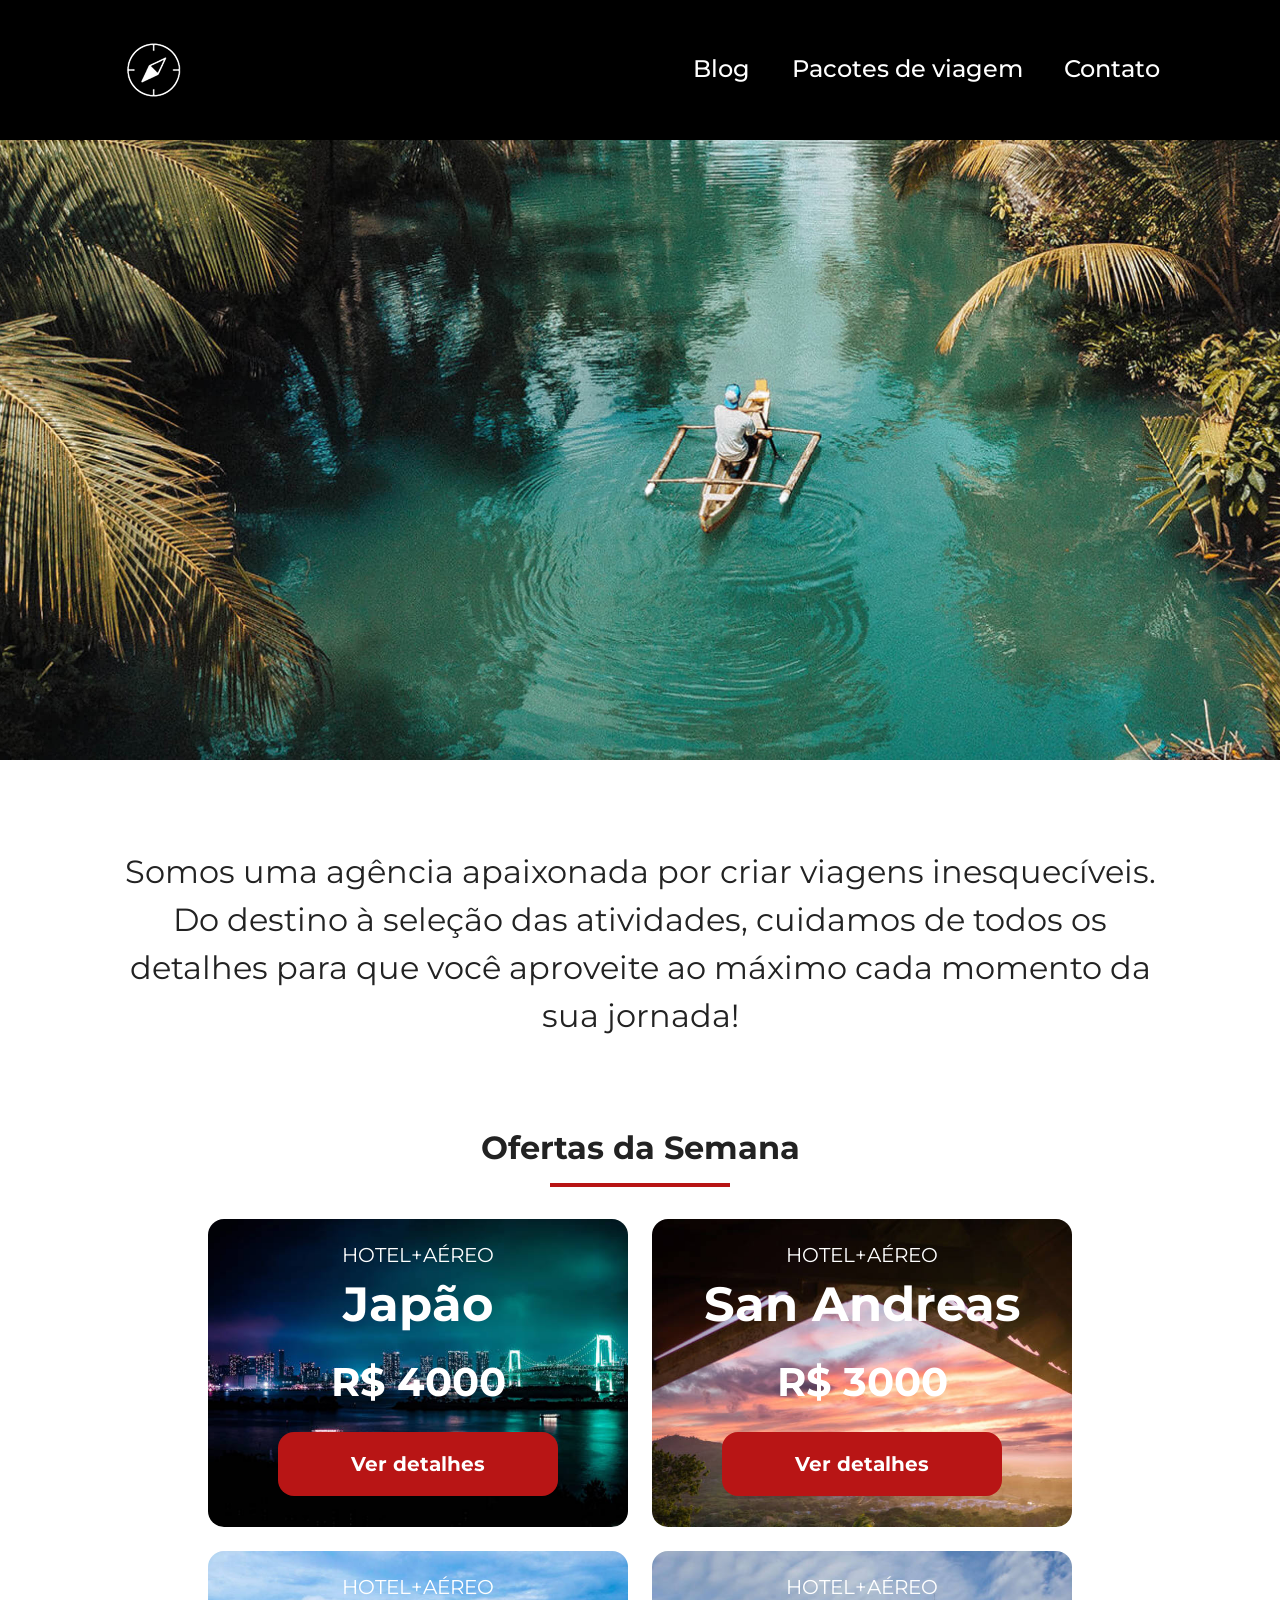
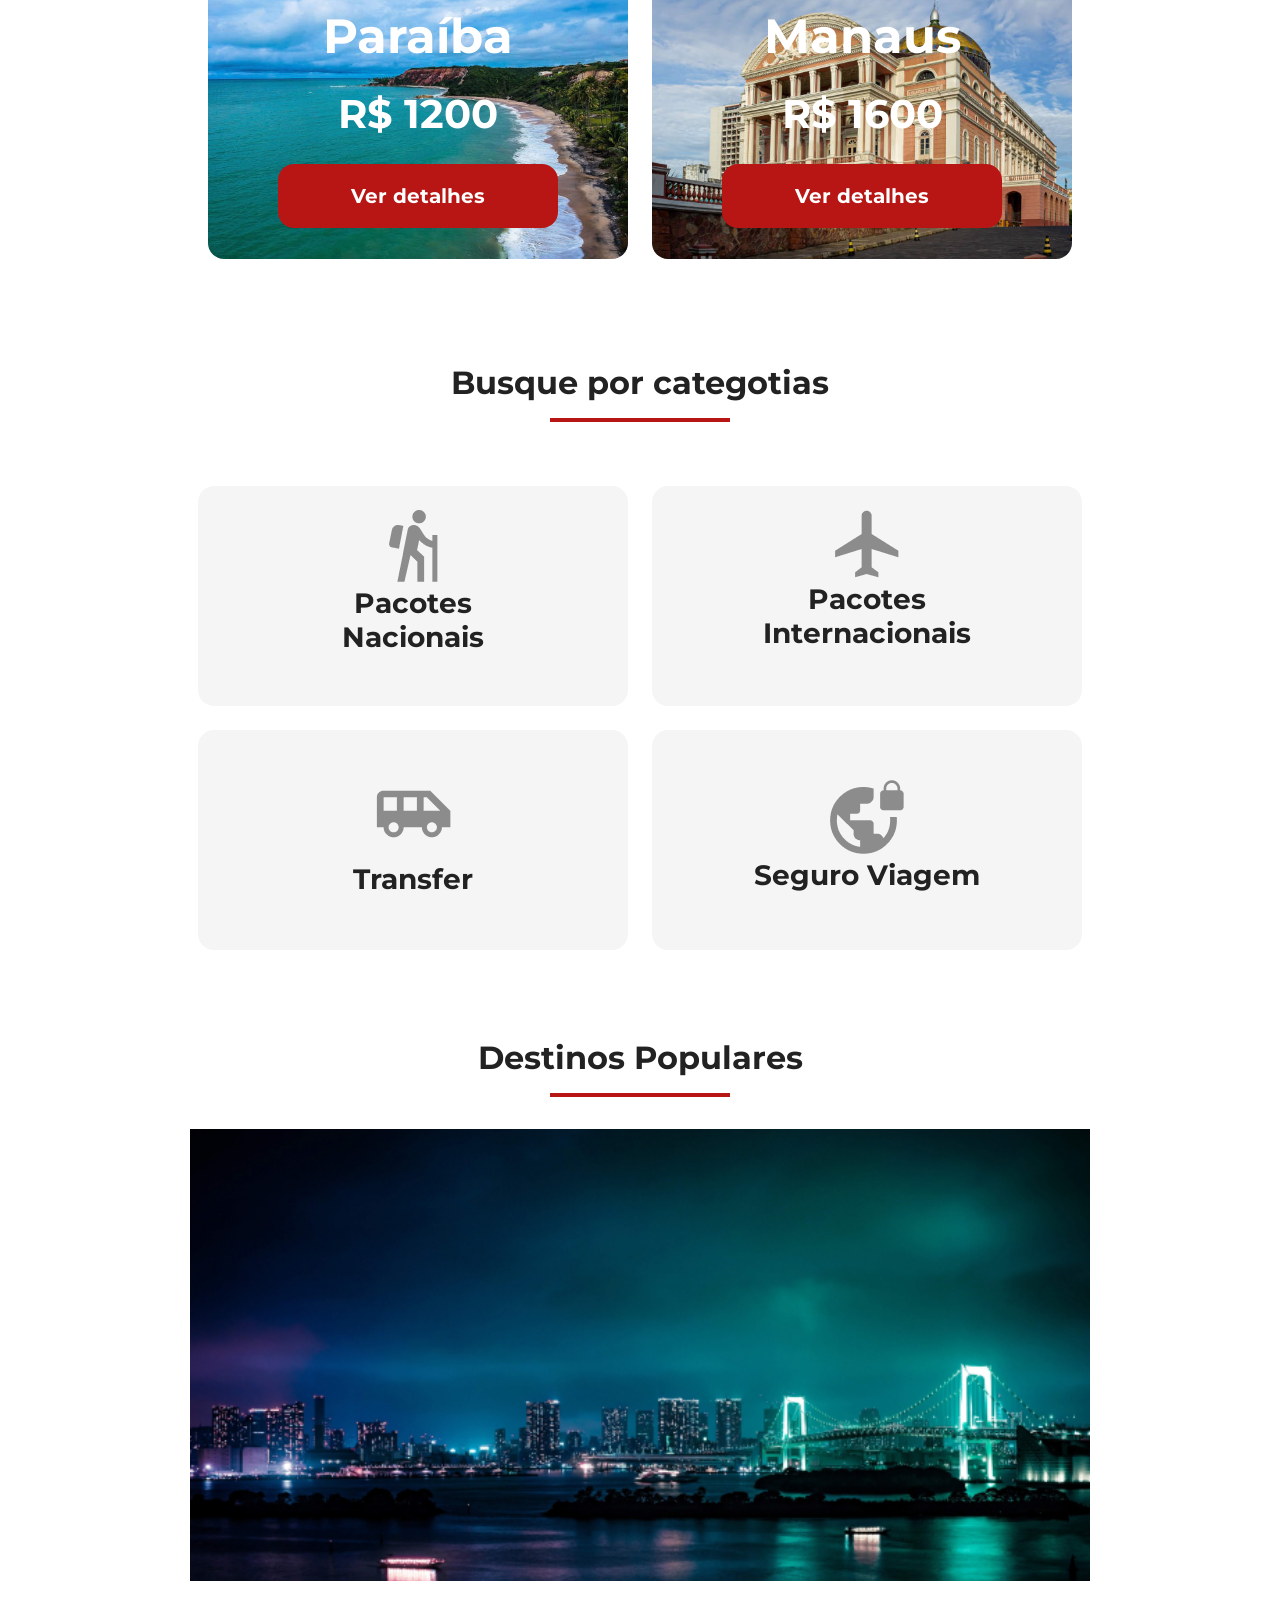
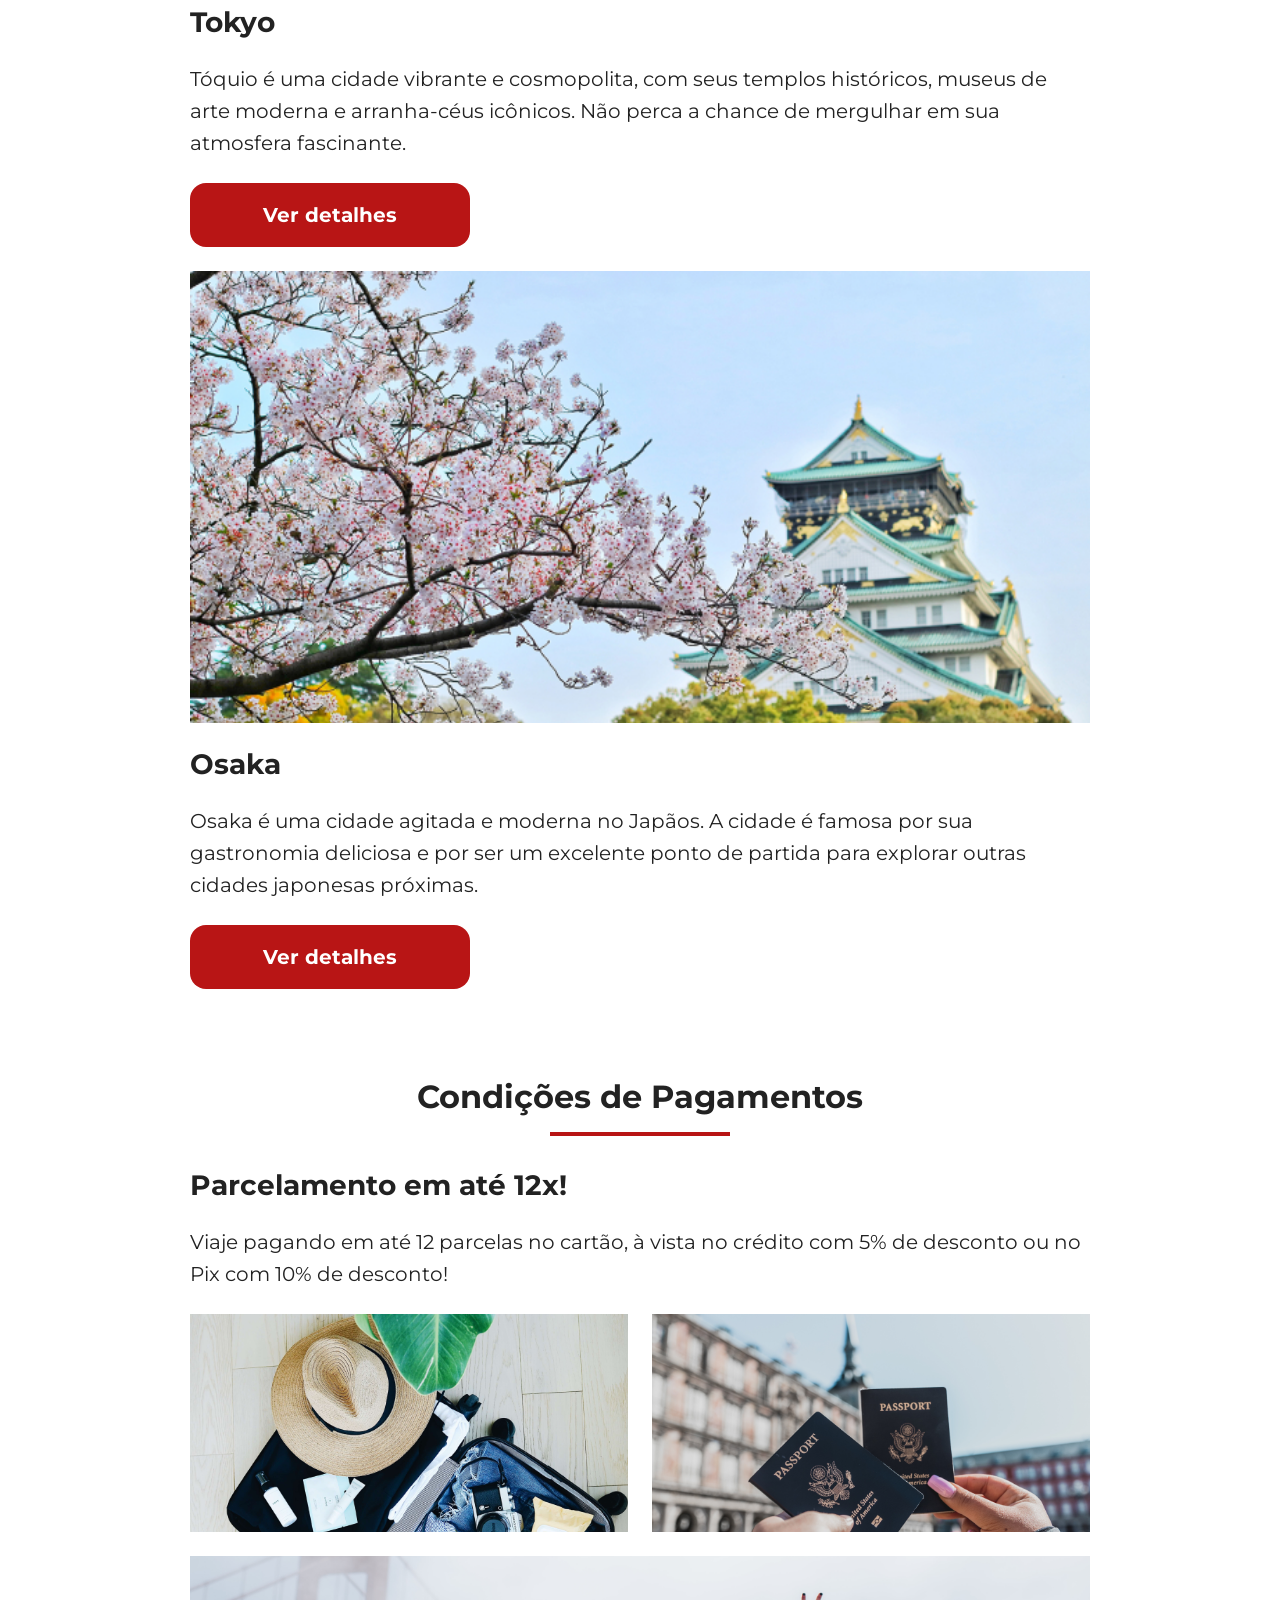
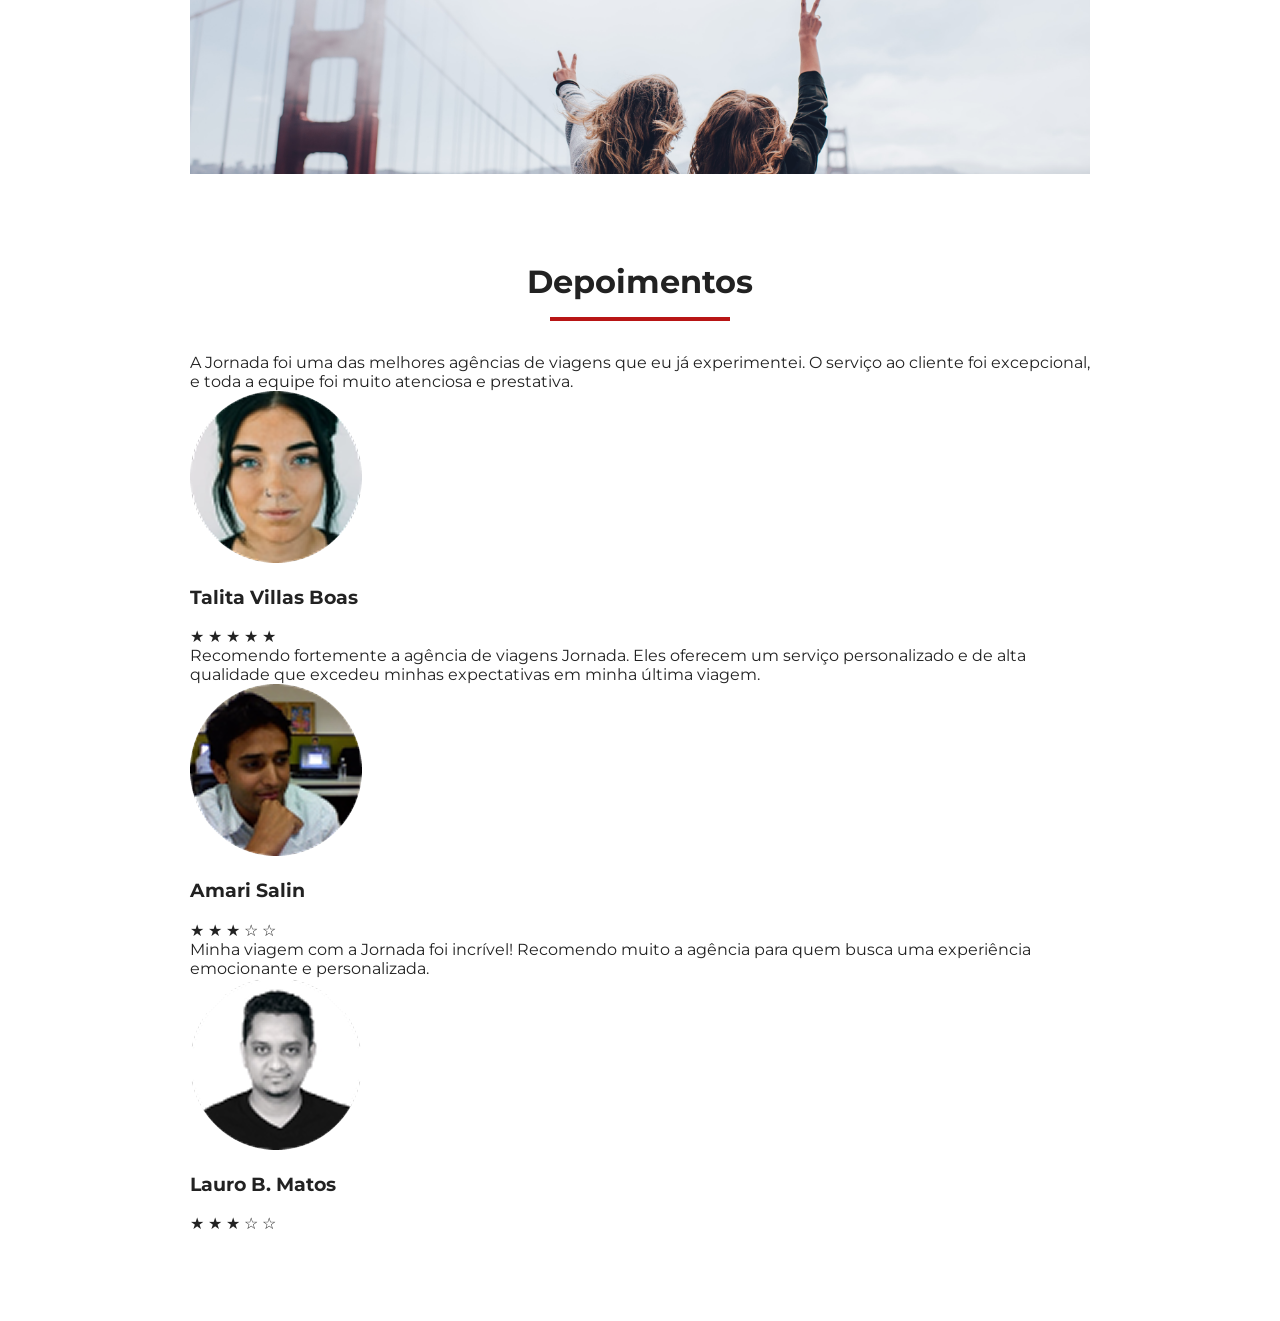
==== index.html @ 08db6037 "Finaliza sessao de depoimentos" ====
<!DOCTYPE html>
<html lang="pt-BR">
<head>
    <meta charset="UTF-8">
    <meta name="viewport" content="width=device-width, initial-scale=1.0">
    <link rel="stylesheet" href="CSS/style.css">
    <link rel="shortcut icon" href="img/bussola-jornada-branca.png" type="image/x-icon">
    <title>Jornada Viagens</title>
</head>
<body>
    <header class="main-header">
      <a class="logo" href="index.html" title="voltar para a página inicial">
        <img class="img-mobile" src="img/bussola-jornada-branca.png" alt="Bussola do logo Jornada Viagens na cor branca"/>
        <img class="img-desktop" src="img/bussola-jornada-branca.png" alt="Logo Jornada Viagens na cor branca"/>
      </a>
      <div class="navigation-menu">
        <label for="menu">
          <img src="img/menu.png" alt="menu"/>
        </label>
        <input type="checkbox" id="menu" hidden/>
        <nav>
          <ul class="list-links">
            <li>
              <a href="blog.html" target="_blank" title="Acessar Blog">Blog</a>
            </li>
            <li>
              <a href="pacotes-de-viagens.html" target="_blank" title="Acessar Pacotes de viagem">Pacotes de viagem</a>
            </li>
            <li>
              <a href="contato.html" target="_blank" title="Acessar Contato">Contato</a>
            </li>
          </ul>
        </nav>
      </div>
    </header>
    <section class="hero">
      <div class="hero-img"></div>
      <h2>Somos uma agência apaixonada por criar viagens inesquecíveis. Do destino à seleção das atividades, cuidamos de todos os detalhes para que você aproveite ao máximo cada momento da sua jornada!</h2>
    </section>
    
    <section class="offers">
        <div class="section-title">
            <h2>Ofertas da Semana</h2>
            <hr/>
        </div>
        <div class="offers-cards">
            <article class="card japao">
                <header>
                    <p>HOTEL+AÉREO</p>
                    <h3>Japão <br/><span>R$ 4000</span></h3>
                </header>
                <footer>
                    <a href="#" class="button">Ver detalhes</a>
                </footer>
            </article>

            <article class="card san-andreas">
                <header>
                    <p>HOTEL+AÉREO</p>
                    <h3>San Andreas <br/><span>R$ 3000</span></h3>
                </header>
                <footer>
                    <a href="#" class="button">Ver detalhes</a>
                </footer>
            </article>

            <article class="card paraiba">
                <header>
                    <p>HOTEL+AÉREO</p>
                    <h3>Paraíba <br/><span>R$ 1200</span></h3>
                </header>
                <footer>
                    <a href="#" class="button">Ver detalhes</a>
                </footer>
            </article>

            <article class="card manaus">
                <header>
                    <p>HOTEL+AÉREO</p>
                    <h3>Manaus <br/><span>R$ 1600</span></h3>
                </header>
                <footer>
                    <a href="#" class="button">Ver detalhes</a>
                </footer>
            </article>
        </div>
    </section>

    <section class="categories">
        <div class="section-title">
            <h2>Busque por categotias</h2>
            <hr>
        </div>
        
        <div class="categories-cards">
            <a class="card" href="#" target="_blank" title="Busque pela categoria Pacotes Nacionais">
                <img src="img/icone-caminhada.png" alt="ícone cinza representando uma pessoa fazendo tracking"/>
                <h3 class="content-title">Pacotes<br/> Nacionais</h3>
            </a>

            <a class="card" href="#" target="_blank" title="Busque pela categoria Pacotes Internacionais">
                <img src="img/icone-aviao.png" alt="ícone cinza representando um avião"/>
                <h3 class="content-title">Pacotes<br/> Internacionais</h3>
            </a>

            <a class="card single-line transfer" href="#" target="_blank" title="Busque pela categoria Transfer">
                <img src="img/icone-onibus.png" alt="ícone cinza representando um ônibus"/>
                <h3 class="content-title">Transfer</h3>
            </a>

            <a class="card single-line" href="#" target="_blank" title="Busque pela categoria Seguro Viagem">
                <img src="img/icone-planeta.png" alt="ícone cinza representando o planeta terra com um cadeado"/>
                <h3 class="content-title">Seguro Viagem</h3>
            </a>

        </div>
    </section>

    <section class="destinations">

      <div class="section-title">
            <h2>Destinos Populares</h2>
            <hr/>
      </div>

      <div class="destination-items">

            <article class="item tokyo">

                <header>
                    <div class="img-item"></div>
                    <h3 class="content-title">Tokyo</h3>
                </header>

                <p class="content-text"> Tóquio é uma cidade vibrante e cosmopolita, com seus templos históricos, museus de arte moderna e arranha-céus icônicos. Não perca a chance de mergulhar em sua atmosfera fascinante.</p>

                <footer>
                    <a href="#" class="button" target="_blank" title="Veja mais detalhes do destino Tokyo">Ver detalhes</a>
                </footer>

            </article>

            <article class="item osaka">

                <header>
                    <div class="img-item"></div>
                    <h3 class="content-title">Osaka</h3>
                </header>

                <p class="content-text">Osaka é uma cidade agitada e moderna no Japãos. A cidade é famosa por sua gastronomia deliciosa e por ser um excelente ponto de partida para explorar outras cidades japonesas próximas.</p>

                <footer>
                    <a href="#" class="button" target="_blank" title="Veja mais detalhes do destino Osaka">Ver detalhes</a>
                </footer>

            </article>

        </div>

    </section>

    <section class="payments">

        <div class="section-title">

            <h2>Condições de Pagamentos</h2>
            <hr>
    
        </div>

        <div class="content-container">

            <div class="text-content">

                <h3 class="content-title">Parcelamento em até 12x!</h3>
                <p class="content-text">Viaje pagando em até 12 parcelas no cartão, à vista no crédito com 5% de desconto ou no Pix com 10% de desconto!</p>

            </div>

            <div class="image-gallery">

                <div class="image first"></div>
                <div class="image second"></div>
                <div class="image thirdy colspan-2"></div>

            </div>

        </div>

    </section>

    <section class="testimonials">

        <div class="section-title">

            <h2>Depoimentos</h2>
            <hr>

        </div>

        <div class="testimonial-container">

            <article>

                <header>

                    <p>A Jornada foi uma das melhores agências de viagens que eu já experimentei. O serviço ao cliente foi excepcional, e toda a equipe foi muito atenciosa e  prestativa.</p>

                </header>

                <footer>

                    <img src="img/avatar-talita.png" alt="imagem de perfil da cliente Talita Villas Boas">

                    <div class="profile-content">

                        <h3>Talita Villas Boas</h3>

                        <div class="rating">

                            <span class="star">★</span>
                            <span class="star">★</span>
                            <span class="star">★</span>
                            <span class="star">★</span>
                            <span class="star">★</span>

                        </div>

                    </div>
                </footer>

            </article>

            <article>

                <header>

                    <p>Recomendo fortemente a agência de viagens Jornada. Eles oferecem um serviço personalizado e de alta qualidade que excedeu minhas expectativas em minha última viagem.</p>

                </header>

                <footer>

                    <img src="img/avatar-amari.png" alt="imagem de perfil da cliente Amari Salin">
                    
                    <div class="profile-content">

                        <h3>Amari Salin</h3>

                        <div class="rating">

                            <span class="star">★</span>
                            <span class="star">★</span>
                            <span class="star">★</span>
                            <span class="star">☆</span>
                            <span class="star">☆</span>

                        </div>

                    </div>
                </footer>

            </article>

            <article>

                <header>

                    <p>Minha viagem com a Jornada foi incrível! Recomendo muito a agência para quem busca uma experiência emocionante e personalizada.</p>

                </header>

                <footer>

                    <img src="img/avatar-lauro.png" alt="imagem de perfil da cliente Lauro B. Matos">
                    
                    <div class="profile-content">

                        <h3>Lauro B. Matos</h3>

                        <div class="rating">

                            <span class="star">★</span>
                            <span class="star">★</span>
                            <span class="star">★</span>
                            <span class="star">☆</span>
                            <span class="star">☆</span>

                        </div>

                    </div>
                </footer>

            </article>

        </div>

    </section>

    <footer></footer>
</body>
</html>
---- CSS/style.css ----
@import url(global.css);
@import url(header.css);
@import url(hero.css);
@import url(offers.css);
@import url(categories.css);
@import url(destinations.css);
@import url(payments.css);
@import url(testimonials.css);
@import url(footer.css);
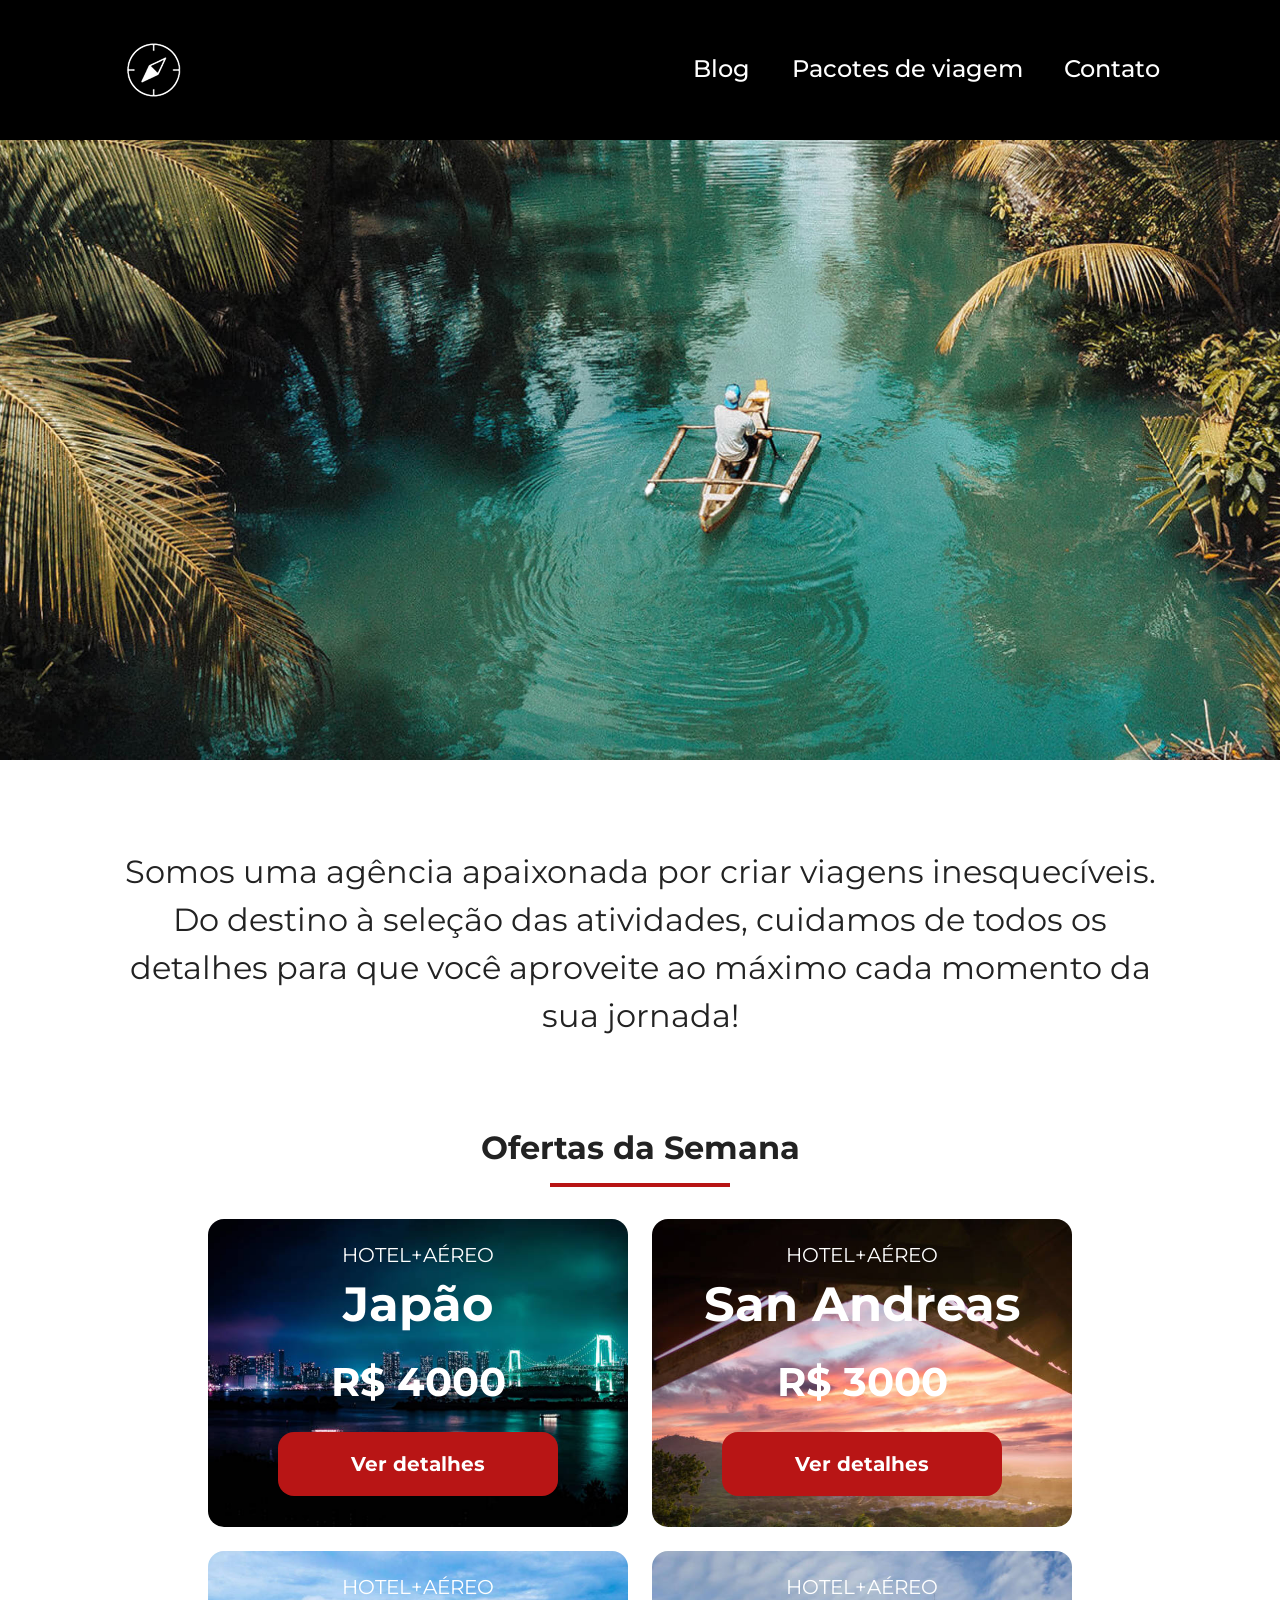
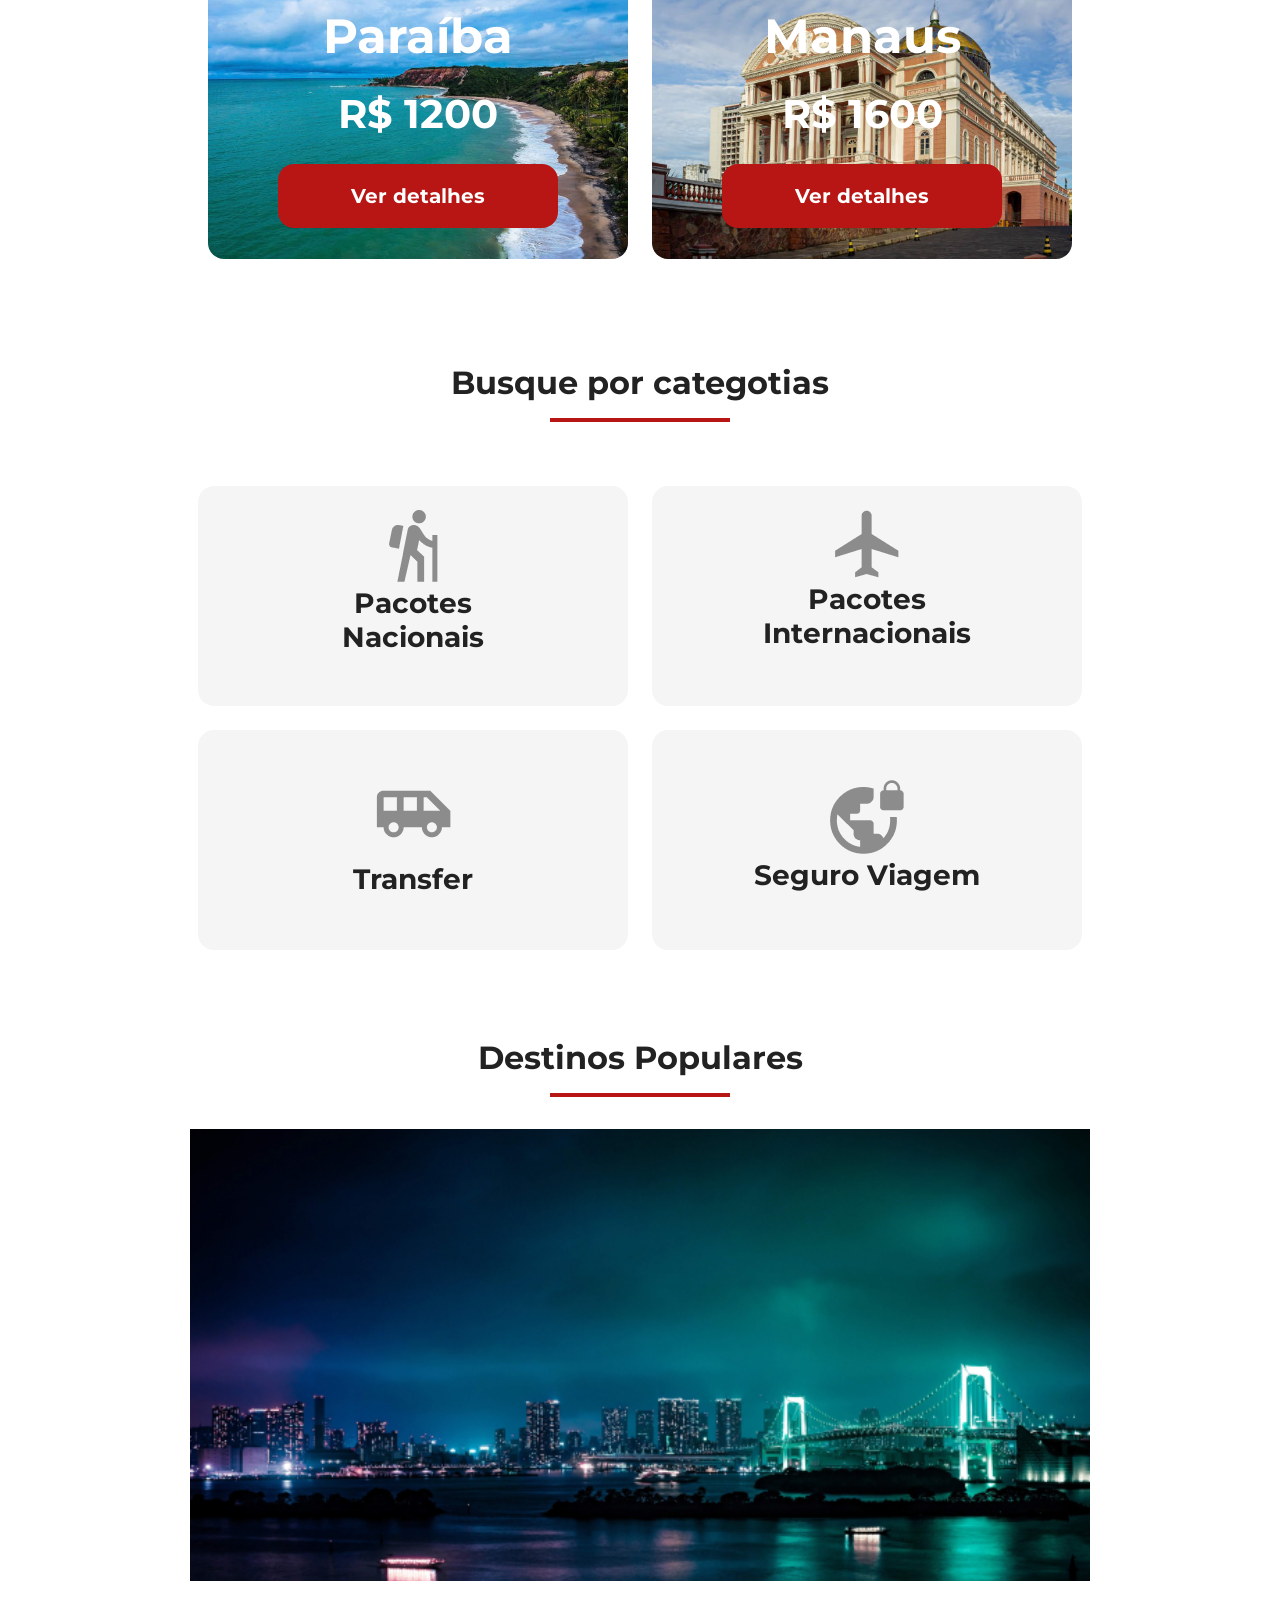
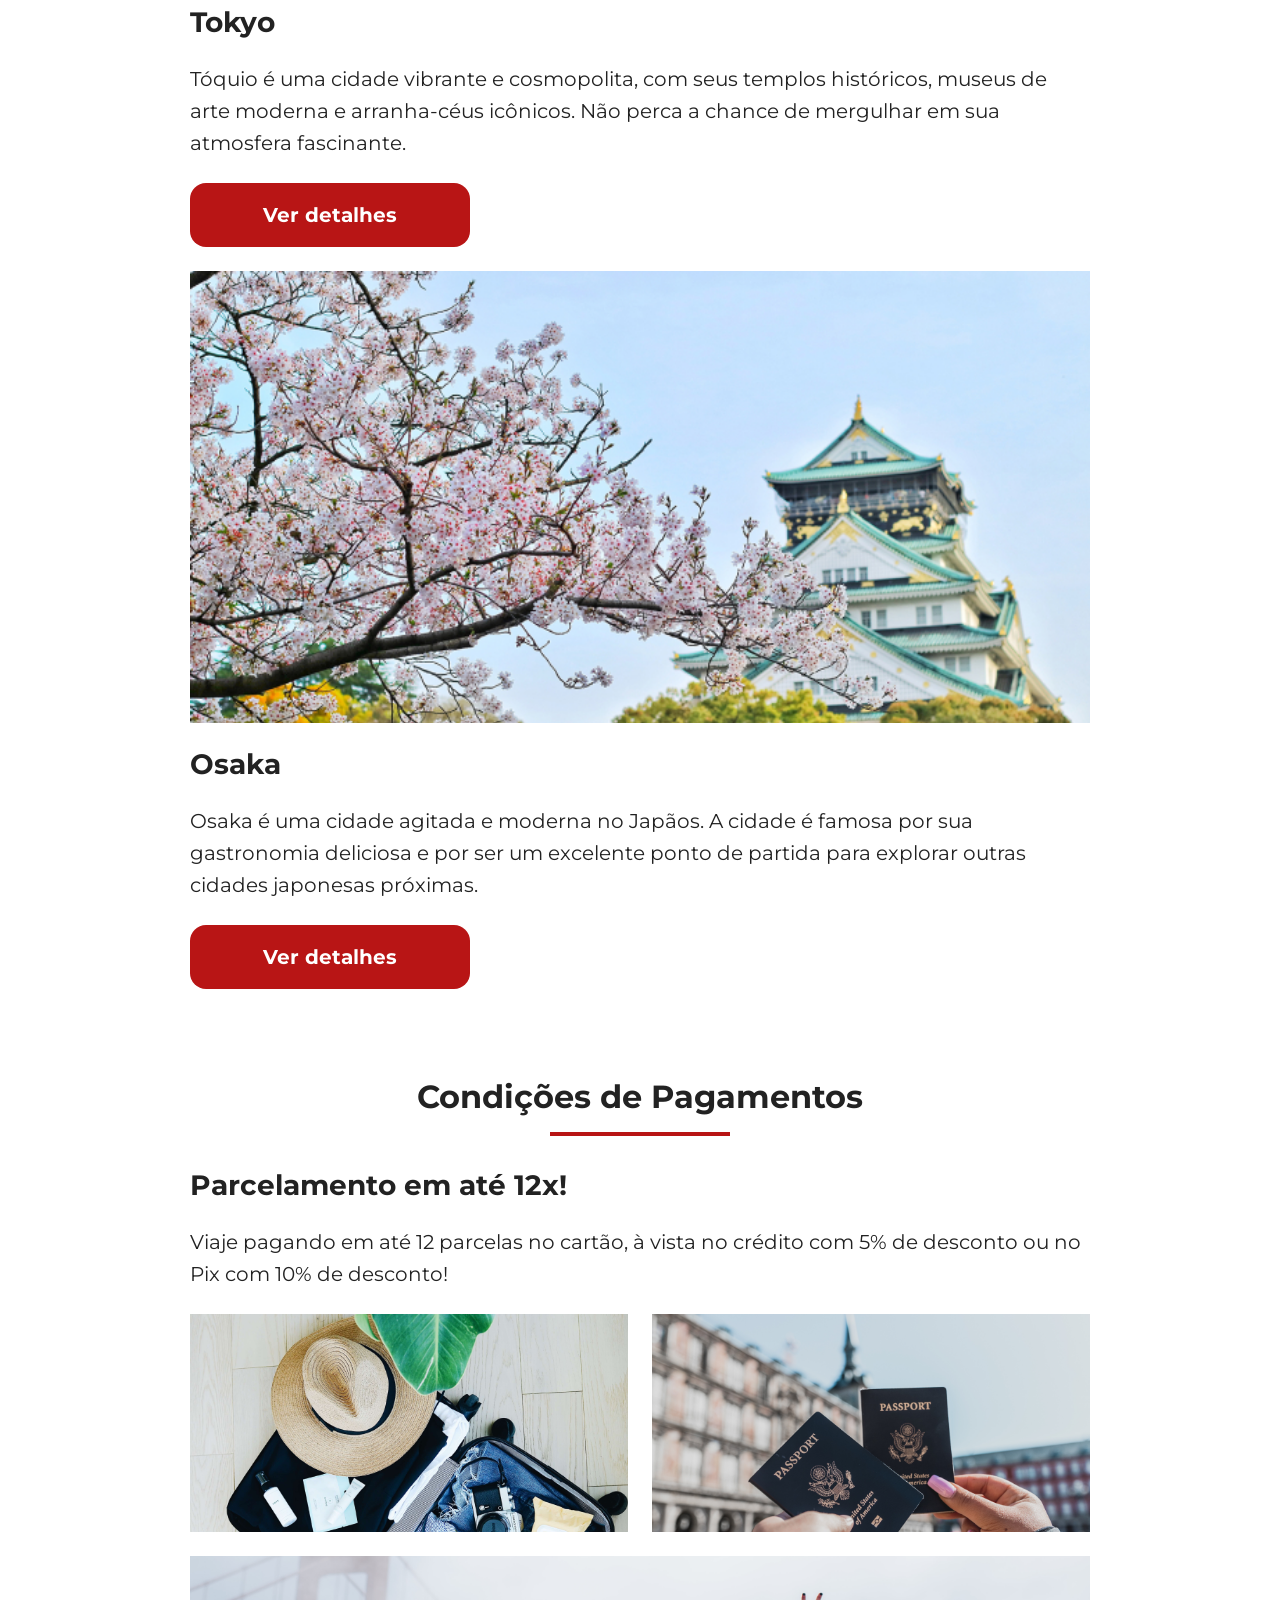
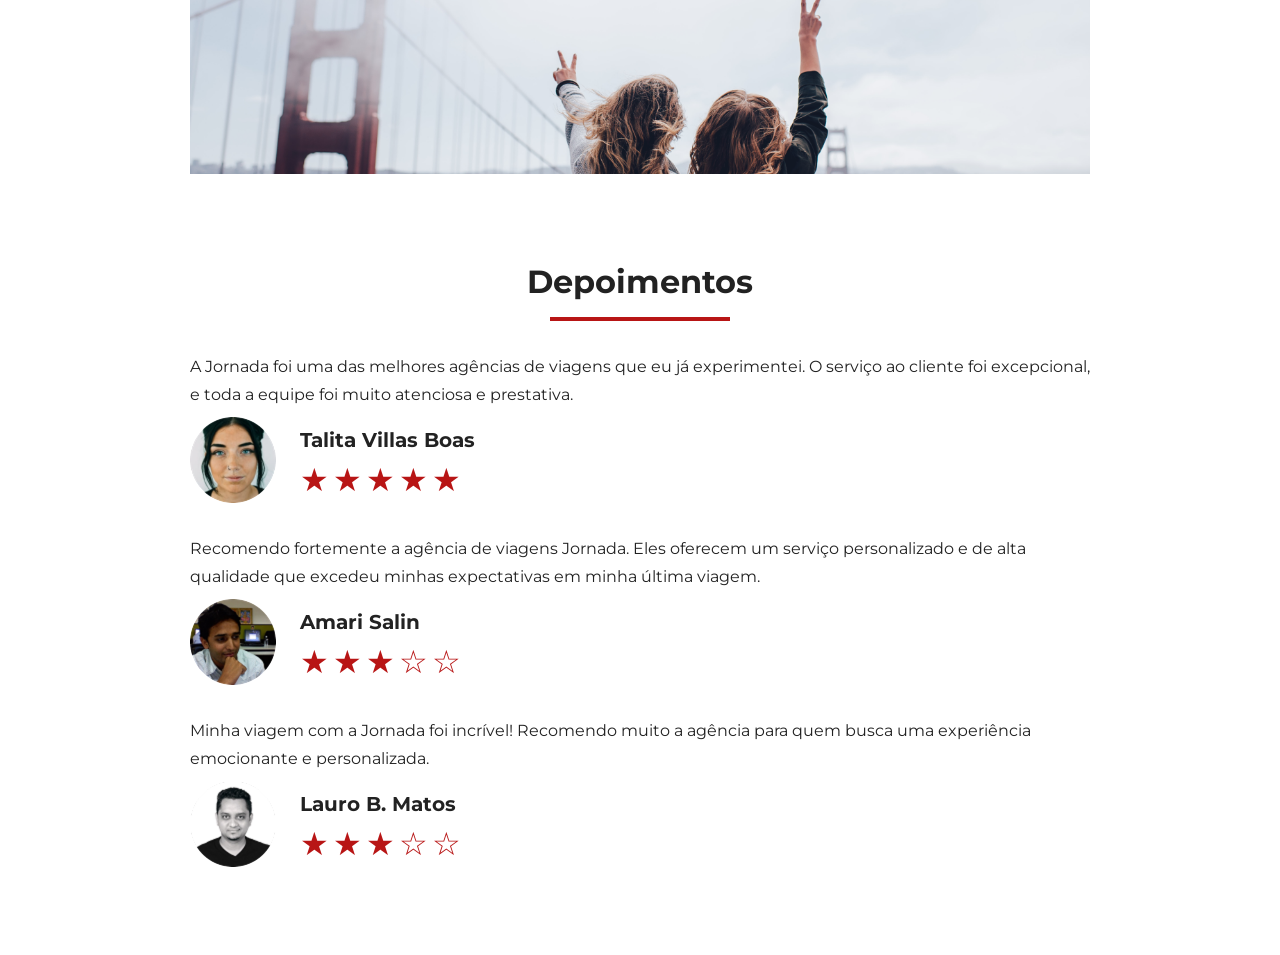
==== commit 81d84f4e: "Ajustando espacamentos entre as linhas de codigo" ====
--- a/index.html
+++ b/index.html
@@ -9,118 +9,189 @@
 </head>
 <body>
     <header class="main-header">
+
       <a class="logo" href="index.html" title="voltar para a página inicial">
+
         <img class="img-mobile" src="img/bussola-jornada-branca.png" alt="Bussola do logo Jornada Viagens na cor branca"/>
         <img class="img-desktop" src="img/bussola-jornada-branca.png" alt="Logo Jornada Viagens na cor branca"/>
+
       </a>
+
       <div class="navigation-menu">
+
         <label for="menu">
+
           <img src="img/menu.png" alt="menu"/>
+
         </label>
+
         <input type="checkbox" id="menu" hidden/>
+
         <nav>
+
           <ul class="list-links">
+
             <li>
               <a href="blog.html" target="_blank" title="Acessar Blog">Blog</a>
             </li>
+
             <li>
               <a href="pacotes-de-viagens.html" target="_blank" title="Acessar Pacotes de viagem">Pacotes de viagem</a>
             </li>
+
             <li>
               <a href="contato.html" target="_blank" title="Acessar Contato">Contato</a>
             </li>
+
           </ul>
+
         </nav>
+
       </div>
+
     </header>
+
     <section class="hero">
+
       <div class="hero-img"></div>
+
       <h2>Somos uma agência apaixonada por criar viagens inesquecíveis. Do destino à seleção das atividades, cuidamos de todos os detalhes para que você aproveite ao máximo cada momento da sua jornada!</h2>
+
     </section>
     
     <section class="offers">
+
         <div class="section-title">
+
             <h2>Ofertas da Semana</h2>
-            <hr/>
-        </div>
+            <hr>
+
+        </div>
+
         <div class="offers-cards">
+
             <article class="card japao">
-                <header>
+
+                <header>
+
                     <p>HOTEL+AÉREO</p>
                     <h3>Japão <br/><span>R$ 4000</span></h3>
-                </header>
-                <footer>
+
+                </header>
+
+                <footer>
+
                     <a href="#" class="button">Ver detalhes</a>
-                </footer>
+
+                </footer>
+
             </article>
 
             <article class="card san-andreas">
-                <header>
+
+                <header>
+
                     <p>HOTEL+AÉREO</p>
                     <h3>San Andreas <br/><span>R$ 3000</span></h3>
-                </header>
-                <footer>
+
+                </header>
+
+                <footer>
+
                     <a href="#" class="button">Ver detalhes</a>
-                </footer>
+
+                </footer>
+
             </article>
 
             <article class="card paraiba">
-                <header>
+
+                <header>
+
                     <p>HOTEL+AÉREO</p>
                     <h3>Paraíba <br/><span>R$ 1200</span></h3>
-                </header>
-                <footer>
+
+                </header>
+
+                <footer>
+
                     <a href="#" class="button">Ver detalhes</a>
-                </footer>
+
+                </footer>
+
             </article>
 
             <article class="card manaus">
-                <header>
+
+                <header>
+
                     <p>HOTEL+AÉREO</p>
                     <h3>Manaus <br/><span>R$ 1600</span></h3>
-                </header>
-                <footer>
+
+                </header>
+
+                <footer>
+
                     <a href="#" class="button">Ver detalhes</a>
-                </footer>
-            </article>
-        </div>
+
+                </footer>
+
+            </article>
+
+        </div>
+
     </section>
 
     <section class="categories">
+
         <div class="section-title">
+
             <h2>Busque por categotias</h2>
             <hr>
+
         </div>
         
         <div class="categories-cards">
+
             <a class="card" href="#" target="_blank" title="Busque pela categoria Pacotes Nacionais">
+
                 <img src="img/icone-caminhada.png" alt="ícone cinza representando uma pessoa fazendo tracking"/>
                 <h3 class="content-title">Pacotes<br/> Nacionais</h3>
+
             </a>
 
             <a class="card" href="#" target="_blank" title="Busque pela categoria Pacotes Internacionais">
+
                 <img src="img/icone-aviao.png" alt="ícone cinza representando um avião"/>
                 <h3 class="content-title">Pacotes<br/> Internacionais</h3>
+
             </a>
 
             <a class="card single-line transfer" href="#" target="_blank" title="Busque pela categoria Transfer">
+
                 <img src="img/icone-onibus.png" alt="ícone cinza representando um ônibus"/>
                 <h3 class="content-title">Transfer</h3>
+
             </a>
 
             <a class="card single-line" href="#" target="_blank" title="Busque pela categoria Seguro Viagem">
+
                 <img src="img/icone-planeta.png" alt="ícone cinza representando o planeta terra com um cadeado"/>
                 <h3 class="content-title">Seguro Viagem</h3>
+
             </a>
 
         </div>
+
     </section>
 
     <section class="destinations">
 
       <div class="section-title">
+
             <h2>Destinos Populares</h2>
-            <hr/>
+            <hr>
+
       </div>
 
       <div class="destination-items">
@@ -128,14 +199,18 @@
             <article class="item tokyo">
 
                 <header>
+
                     <div class="img-item"></div>
                     <h3 class="content-title">Tokyo</h3>
+
                 </header>
 
                 <p class="content-text"> Tóquio é uma cidade vibrante e cosmopolita, com seus templos históricos, museus de arte moderna e arranha-céus icônicos. Não perca a chance de mergulhar em sua atmosfera fascinante.</p>
 
                 <footer>
+
                     <a href="#" class="button" target="_blank" title="Veja mais detalhes do destino Tokyo">Ver detalhes</a>
+
                 </footer>
 
             </article>
@@ -143,14 +218,18 @@
             <article class="item osaka">
 
                 <header>
+
                     <div class="img-item"></div>
                     <h3 class="content-title">Osaka</h3>
+
                 </header>
 
                 <p class="content-text">Osaka é uma cidade agitada e moderna no Japãos. A cidade é famosa por sua gastronomia deliciosa e por ser um excelente ponto de partida para explorar outras cidades japonesas próximas.</p>
 
                 <footer>
+
                     <a href="#" class="button" target="_blank" title="Veja mais detalhes do destino Osaka">Ver detalhes</a>
+
                 </footer>
 
             </article>
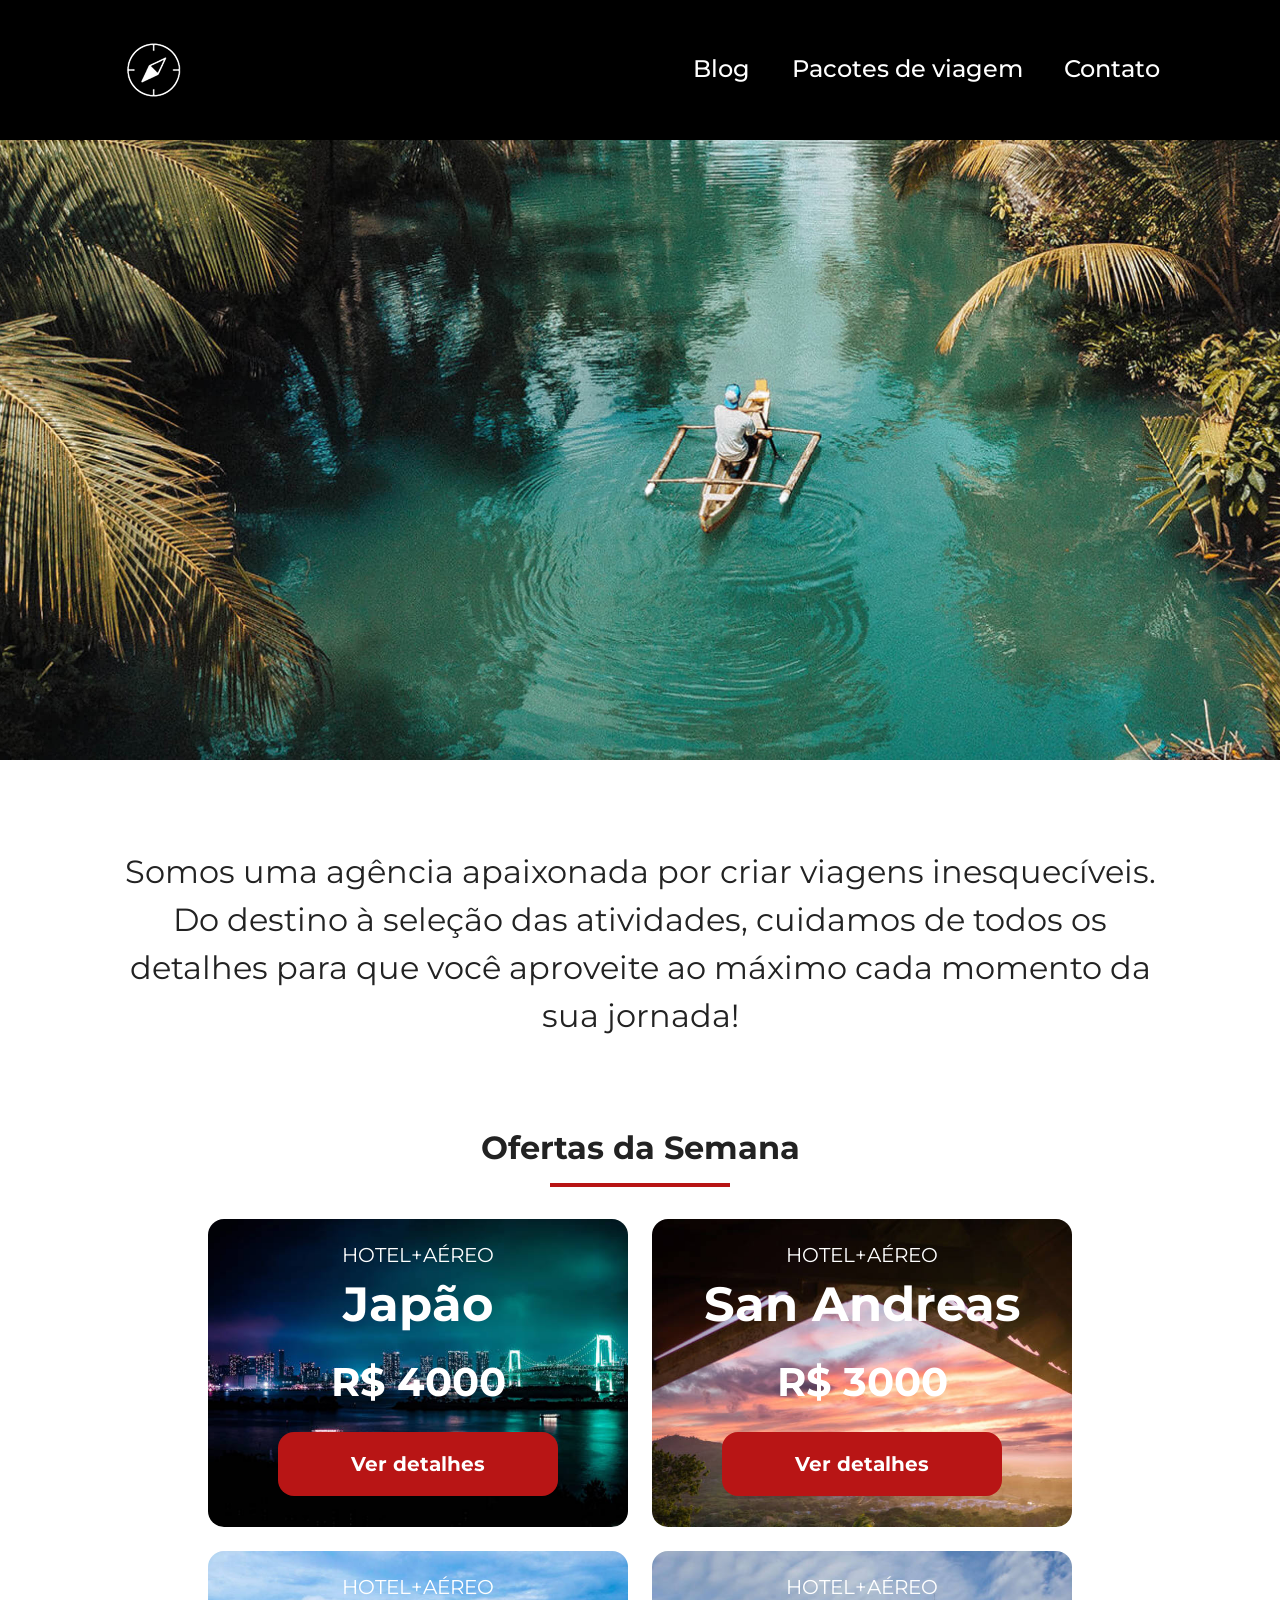
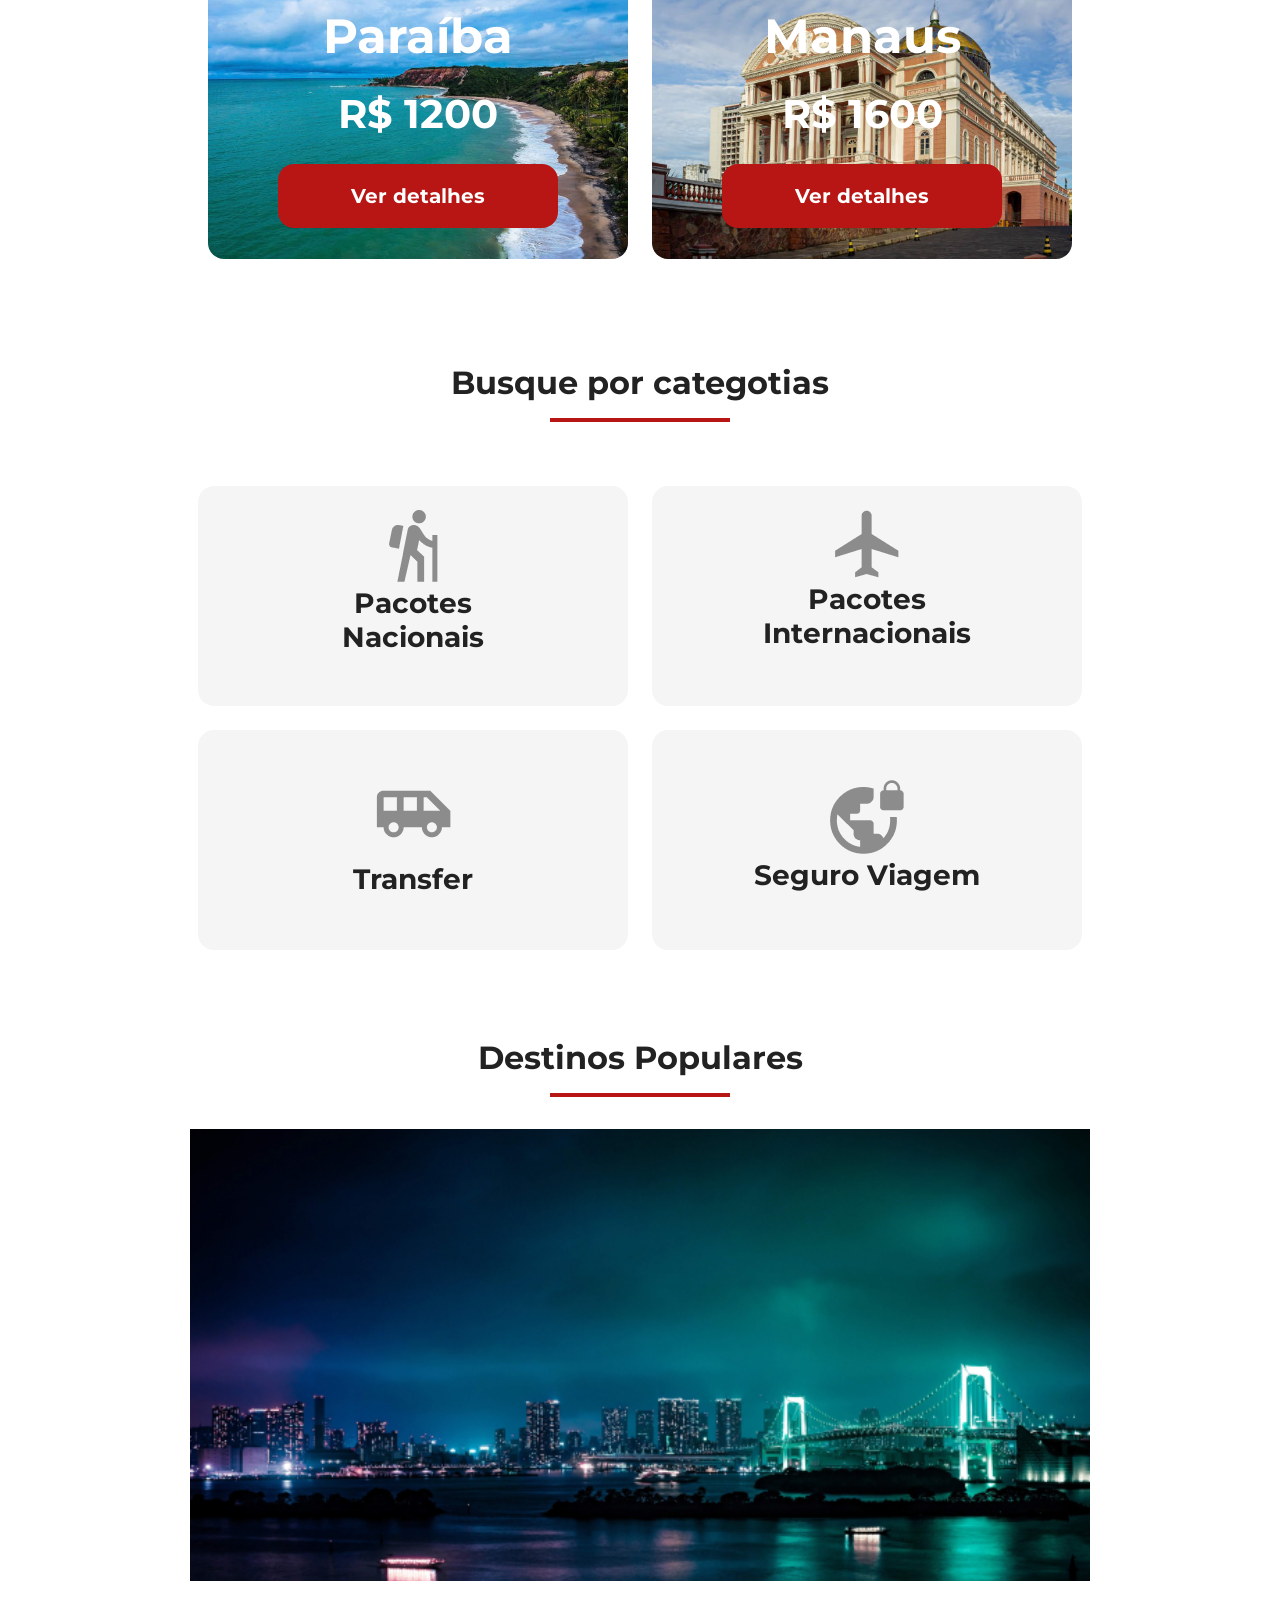
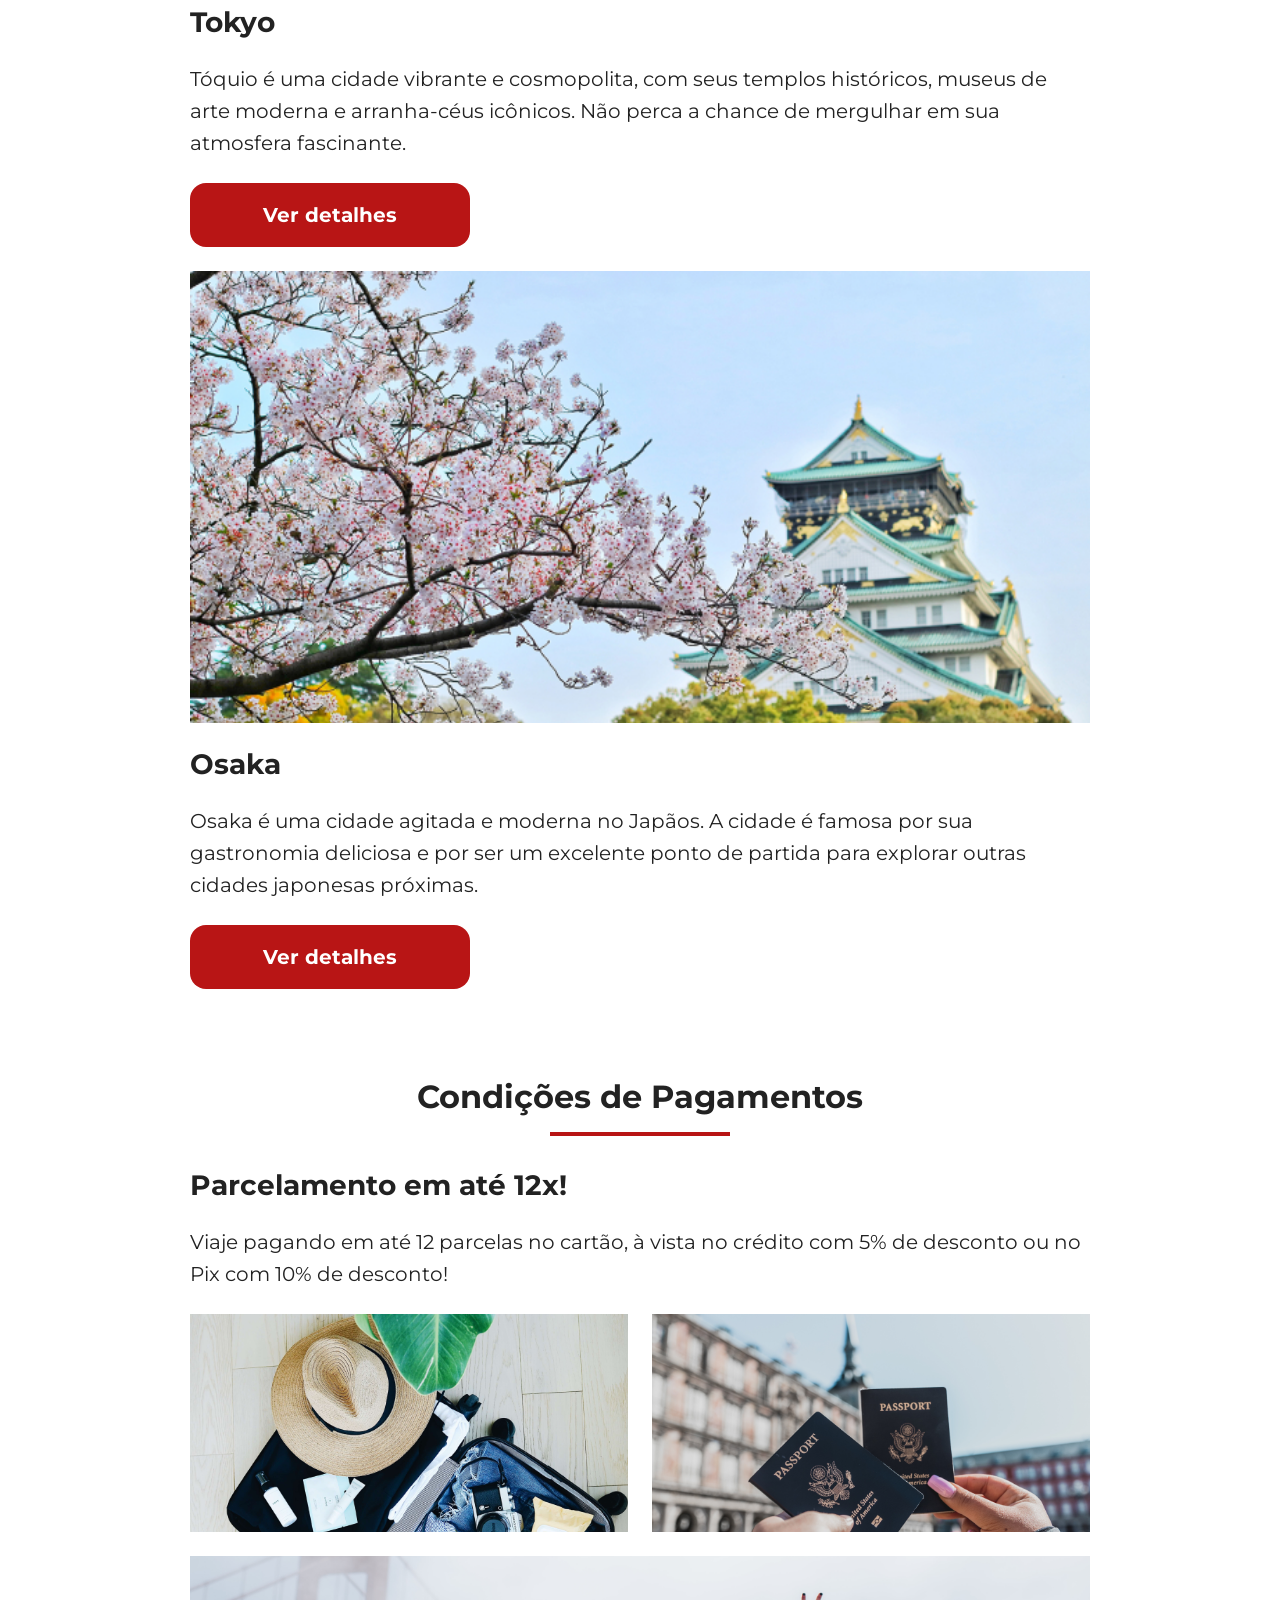
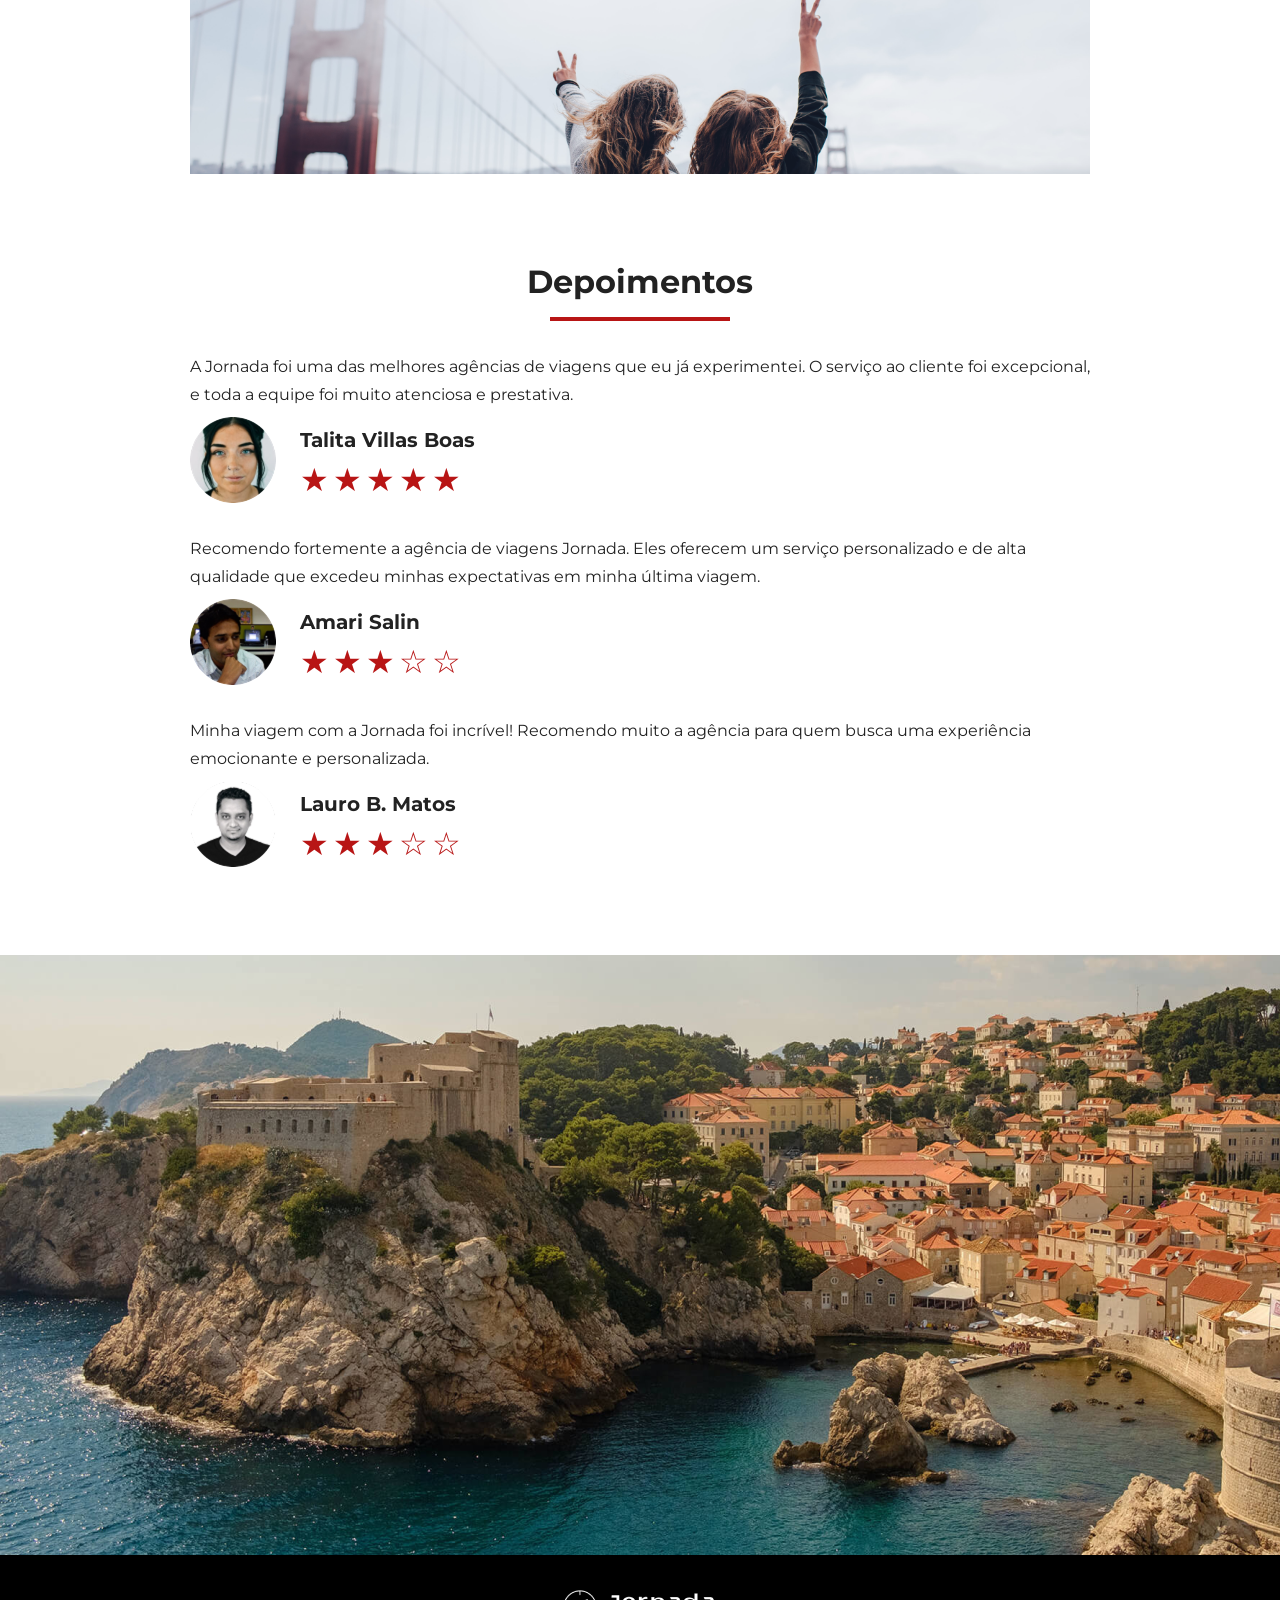
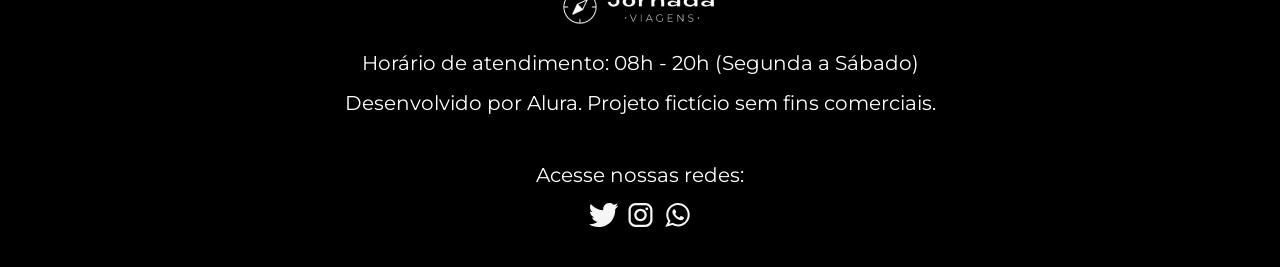
==== commit aec04777: "Finaliza Footer" ====
--- a/index.html
+++ b/index.html
@@ -376,6 +376,46 @@
 
     </section>
 
-    <footer></footer>
+    <section class="bottom-hero">
+
+        <div class="hero-img"></div>
+
+    </section>
+
+    <footer class="main-footer">
+
+        <div class="footer-content">
+
+            <img src="img/logo-footer.png" alt="logo completo Jornada Viagens">
+            <p>Horário de atendimento: 08h - 20h (Segunda a Sábado)</p>
+            <p>Desenvolvido por Alura. Projeto fictício sem fins comerciais.</p>
+
+        </div>
+
+        <div class="footer-social">
+
+            <p>Acesse nossas redes:</p>
+            <a href="#" target="_blank" title="Acesse o Twitter do Jornada Viagens">
+                
+                <img src="img/icone-twitter.svg" alt="icone do Twitter na cor branca">
+            
+            </a>
+
+            <a href="#" target="_blank" title="Acesse o Instragram do Jornada Viagens">
+                
+                <img src="img/icone-instagram.svg" alt="icone do Instragram na cor branca">
+            
+            </a>
+
+            <a href="#" target="_blank" title="Entre em contato através do WhatsApp">
+                
+                <img src="img/icone-whatsapp.svg" alt="icone do WhatsApp na cor branca">
+            
+            </a>
+
+        </div>
+
+    </footer>
+
 </body>
 </html>
